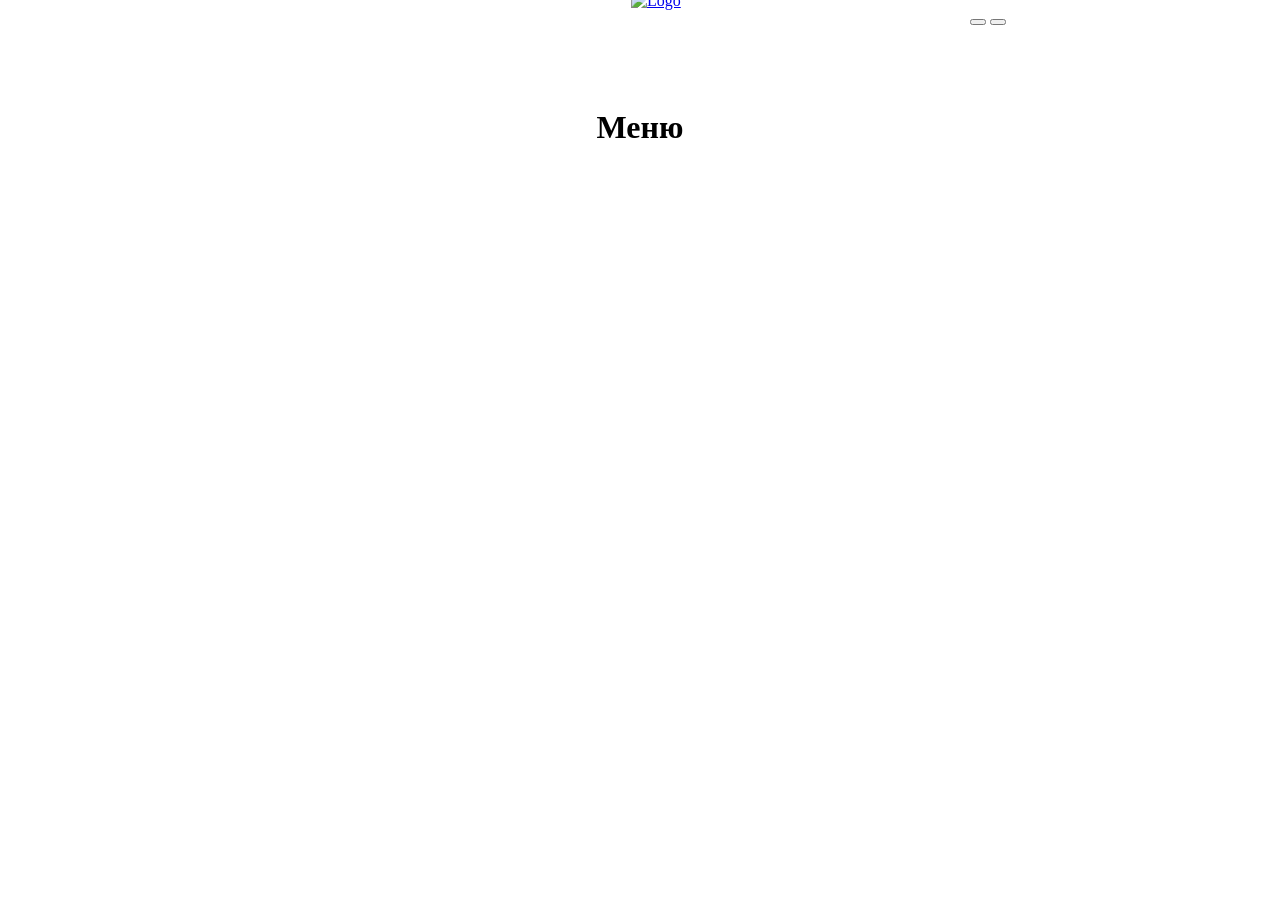
==== menu-de.html @ 07eed88f "v 3.0.1" ====
<!DOCTYPE html>
<html lang="de">

<head>
    <meta charset="UTF-8">
    <meta name="viewport" content="width=device-width, initial-scale=1.0">
    <title>Menu</title>
    <link rel="apple-touch-icon" sizes="180x180" href="/favicon/apple-touch-icon.png">
    <link rel="icon" type="image/png" sizes="32x32" href="/favicon/favicon-32x32.png">
    <link rel="icon" type="image/png" sizes="16x16" href="/favicon/favicon-16x16.png">
    <link href="https://fonts.googleapis.com/css?family=SUSE:100,200,300,regular,500,600,700,800" rel="stylesheet" />
    <link
        href="https://fonts.googleapis.com/css?family=Open+Sans:300,regular,500,600,700,800,300italic,italic,500italic,600italic,700italic,800italic"
        rel="stylesheet" />
    <link href="https://cdn.jsdelivr.net/gh/oathanrex/font-awesome-pro@main/fontawesome-pro-6.5.2-web/css/all.min.css"
        rel="stylesheet">
    <link rel="stylesheet" href="./css/root.css">
    <link rel="stylesheet" href="https://menuNova.github.io/archive/css/style.css">
    <link rel="stylesheet" href="./css/menu.css">
</head>

<body>
    <div class="bg"></div>
    <nav id="mainNav" class="hidden">
        <div class="nav__container">
            <div class="nav__changeLang"></div>
            <a href="index.html" class="nav__logo"><img src="./img/main/logo.svg" alt="Logo"></a>
            <div class="nav__links">
                <button class="nav__theme _circleBtn">
                    <i class="fa-solid fa-sun-bright"></i>
                </button>
                <button class="nav__cart _circleBtn">
                    <i class="fa-regular fa-cart-shopping"></i>
                </button>
            </div>
        </div>
    </nav>

    <div class="overlay"></div>
    <div id="loadingPreloader" class="hidden">
        <img src="./img/main/logo.svg" alt="">
    </div>

    <main class="dishes hidden">
        <h1 id="menuTitle">Меню</h1>
        <div class="dishes__nav"></div>
    </main>

    <section class="cart hidden">
        <h1 id="orderTitle">Ваш заказ</h1>
        <div class="cart__buttons">
            <button id="order" class="hidden">False</button>
            <div class="order__wrapper _hidden">
                <pre></pre>
            </div>
            <button id="callOfficiant">Вызвать официанта</button>
            <button id="sendMenu">Отправить меню</button>
            <button id="payOrder">Оплатить заказ</button>
            <button id="cancelOrderSend" class="hidden alwaysHidden"></button>
        </div>
        <div class="cart__list">
            <div class="cart__total">
                <h2></h2>
            </div>
        </div>
    </section>

    <footer></footer>


    <div class="popup" id="popup">
        <div class="popup__info">
            <p class="popup__header" id="popupHeader"></p>
            <div class="popup__btns"></div>
        </div>
    </div>


    <script type="module" src="https://menuNova.github.io/archive/js/init.js"></script>
    <script src="./js/store.js"></script>
    <script type="module" src="https://menuNova.github.io/archive/js/render.js"></script>
    <script type="module" src="https://menuNova.github.io/archive/js/main.js"></script>
    <script type="module" src="https://menuNova.github.io/archive/js/syncGoogleSheets.js"></script>
    <script type="module" src="https://menuNova.github.io/archive/js/statistics.js"></script>
</body>

</html>
---- css/root.css ----
.light-theme {
    --color0: rgba(255, 255, 255, 0.7);
    --color1: #f4f9fb;
    --color1-1: #f4f9fb59;
    --color1-5: #f4f9fbc5;
    --color2: #f9b7bf;
    --color3: #87232f;
    --color3-4: #87232f35;
    --color4: #030303;
}

.dark-theme {
    --color0: rgba(0, 0, 0, 0.7);
    --color1: #060606;
    --color1-1: #120f0c59;
    --color1-5: #150b04c5;
    --color2: #470c13;
    --color3: #c2404f;
    --color3-4: #c2404f35;
    --color4: #f4f9fb;
}


:root {
    --maxWidth: 700px;
}
---- css/menu.css ----
body {
    padding: 80px 0;
}

nav {
    position: fixed;
    top: 0;
    width: 100%;
    left: 0;
    display: flex;
    align-items: center;
    justify-content: center;
    padding: 8px 16px;
    z-index: 103;
    background: var(--color1);
}

.nav__container {
    display: flex;
    align-items: center;
    justify-content: space-between;
    width: 100%;
    max-width: var(--maxWidth);
}

.nav__changeLang {
    display: flex;
    align-items: center;
    gap: 12px;
}

.nav__logo {
    width: 50px;
    position: absolute;
    top: calc(50% - 25px);
    left: calc(50% - 25px);
}

.nav__logo img {
    width: 100%;
}

.nav__cart,
.nav__cart::before {
    transition: 400ms;
}

@keyframes shake {
    0% { transform: translate(0, 0); }
    5% { transform: translate(3.5%, 3.5%); }
    10% { transform: translate(-3.5%, -3.5%); }
    15% { transform: translate(3.5%, 3.5%); }
    20% { transform: translate(-3.5%, -3.5%); }
    25% { transform: translate(0, 0); }
    100% { transform: translate(0, 0); }
}

.nav__cart._noffication:not(._active) {
    position: relative;
    animation: shake 2.4s ease-in-out infinite;
}

.nav__cart._noffication:not(._active)::before {
    content: '';
    position: absolute;
    top: -2px;
    right: -2px;
    width: 12px;
    height: 12px;
    background-color: orange;
    border-radius: 50%;
}

.dishes {
    position: relative;
    display: flex;
    flex-direction: column;
    align-items: center;
    gap: 32px;
    padding-bottom: 120px;
}

.dishes__nav {
    width: 88%;
    max-width: var(--maxWidth);
    padding: 8px 16px;
    background-color: var(--color1);
    border-bottom: 2px solid var(--color3);
    border-radius: 20px;
    z-index: 102;
    overflow-x: auto;
    position: sticky;
    top: 50px;
    left: 6%;
    transform-origin: center center;
    transition: 250ms cubic-bezier(.01, .61, .97, .3);
    display: flex;
    align-items: center;
    gap: 20px;
    white-space: nowrap;
}

.dishes__nav a._active {
    color: var(--color3);
    font-weight: 500;
}

.dishes__nav a {
    flex-shrink: 0;
    font-size: 18px;
}

.dishes__nav._fullwidth {
    width: 100vw;
    max-width: var(--maxWidth);
    padding-top: 12px;
    padding-bottom: 12px;
    left: 0;
    border-radius: 0 0 20px 20px;
    transform: translateX(0);
}

.section__list {
    display: flex;
    align-items: stretch;
    padding: 16px;
    transition: 300ms;
    gap: 16px;
    overflow-x: auto;
    width: 100vw;
    max-width: var(--maxWidth);
    flex-wrap: nowrap;
}

.card {
    display: flex;
    flex-direction: column;
    width: 333px;
    border: 2px solid var(--color3);
    border-radius: 20px;
    flex-shrink: 0;
    background: var(--color1);
    padding: 0;
    transition: 200ms;
}

.card._inCart {
    background: var(--color2);
}

.card__content {
    padding: 20px 10px;
    flex-grow: 1;
    display: flex;
    flex-direction: column;
    justify-content: space-between;
    gap: 10px;
}

.card__price {
    display: flex;
    flex-direction: column;
    gap: 4px;
}

.card__portion {
    display: flex;
    align-items: center;
    justify-content: space-between;
}

.card__img {
    width: 100%;
    height: 200px;
    display: flex;
    justify-content: center;
    align-items: start;
    border-radius: 18px 18px 0 0;
    padding: 0;
    margin: 0;
    overflow: hidden;
}

.card__img img {
    object-fit: cover;
    min-height: 100%;
    min-width: 100%;
}

.card__name {
    margin-bottom: 10px;
}

.card__description {
    margin-bottom: 25px;
}

.portion__management {
    display: flex;
    gap: 10px;
    align-items: center;
    justify-content: center;
}

.portion__management > * {
    width: 40px;
    height: 40px;
    text-align: center;
    display: flex;
    align-items: center;
    justify-content: center;
    background: var(--color1);
    transition: 200ms;
    font-size: 20px;
    border-radius: 4px;
    border: 1px solid var(--color3);
}

input::-webkit-outer-spin-button,
input::-webkit-inner-spin-button {
    -webkit-appearance: none;
    margin: 0;
}

.portion__management button:active {
    background-color: var(--color3);
    color: var(--color1);
    transform: scale(101%);
}

.cart {
    position: fixed;
    z-index: 102;
    top: 50px;
    left: 100vw;
    width: 100%;
    max-width: var(--maxWidth);
    height: calc(100vh - 50px);
    padding: 20px;
    background-color: var(--color1);
    color: var(--color4);
    overflow-y: scroll;
    transition: 350ms;
}

.cart._active {
    left: 0;
}

.cart h1 {
    margin-bottom: 30px;
}

.cart__buttons > button {
    width: 80%;
    padding: 12px 8px;
    text-align: center;
    margin: 6px 10% 10px 10%;
    border-radius: 8px;
    background: transparent;
    transition: 300ms;
    border: 2px solid var(--color3);
}

#order {
    margin-bottom: 0;
    background-color: var(--color3);
    font-weight: 500;
    padding: 8px 8px;
}

#order.hidden {
    display: none;
}

#order._active {
    border: 1px solid var(--color3);
    border-radius: 8px 8px 0 0;
}

#order:not(._active) {
    animation: fade 1s ease-in-out infinite;
}

.order__wrapper {
    width: 80%;
    transition: 300ms;
    padding: 12px 8px;
    margin: 0 10% 24px 10%;
    border-radius: 0 0 8px 8px;
    background: transparent;
    transform: scaleY(0);
    transform-origin: top;
    opacity: 0;
    /* height: 0; */
    visibility: hidden;
    border: 2px solid var(--color3);
}

.order__wrapper:not(._hidden) {
    animation: spawning linear 300ms forwards;
}

._action {
    background-color: var(--color3-4);
    margin-top: -32px;
}

._action:first-of-type {
    margin-top: 0;
}



@keyframes spawning {
    from {
        visibility: hidden;
        opacity: 0;
        /* height: 0; */
        transform: scaleY(0) translateY(-100%);
    }

    50% {
        visibility: visible;
        opacity: 1;
        /* height: auto; */
        transform: scaleY(0) translateY(-100%);
    }

    to {
        visibility: visible;
        opacity: 1;
        /* height: auto; */
        transform: scaleY(1) translateY(0);
    }
}

.order__wrapper._hidden {
    animation: despawning linear 300ms forwards;
}

@keyframes despawning {
    from {
        visibility: visible;
        opacity: 1;
        height: auto;
        transform: scaleY(1) translateY(0);
    }

    50% {
        visibility: visible;
        opacity: 1;
        height: auto;
        transform: scaleY(0) translateY(-100%);
    }

    to {
        visibility: hidden;
        opacity: 0;
        height: 0;
        transform: scaleY(0) translateY(-100%);
    }
}




@keyframes fade {
    from {
        outline-offset: -4px;
        outline: 2px solid var(--color3);
    }
    10% {
        outline: 2px solid var(--color3);
    }
    to {
        outline-style: solid;
        outline-width: 2px;
        outline-color: rgba(0, 0, 0, 0);
        outline-offset: 13px;
    }
}

.cart__buttons:last-child {
    margin-bottom: 60px;
}


.cart > button:active {
    transform: scale(90%);
    background: var(--color3);
}

.cart__list {
    overflow-x: hidden;
    width: 100vw;
    max-width: var(--maxWidth);
    position: relative;
    left: -20px;
}

.card__portion._0 {
    display: none;
}

body._whenCart {
    overflow: hidden;
}

.popup {
    display: none;
    width: 100%;
    height: 100%;
    top: 0;
    left: 0;
    position: fixed;
    z-index: 124;
    transition: 300ms;
}

.popup._active {
    display: block;
}

@keyframes popupCreating {
    from {
        opacity: 0;
        transform: scale(70%);
    }
    to {
        opacity: 1;
        transform: scale(100%);
    }
}

.popup__overlay {
    width: 100%;
    height: 100%;
    top: 0;
    left: 0;
    background-color: rgba(0, 0, 0, 0.551);
}


.popup__info {
    position: fixed;
    background-color: var(--color1);
    border: 1px solid var(--color3);
    left: calc(50% - 180px);
    top: calc(50% - 130px);
    width: 360px;
    height: 260px;
    padding: 4px 16px;
    z-index: 125;
    border-radius: 20px;
    display: flex;
    flex-direction: column;
    justify-content: center;
    align-items: center;
    gap: 20px;
    animation: popupCreating 300ms forwards;
}

.popup__btns {
    display: flex;
    flex-direction: column;
    justify-content: center;
    align-items: center;
    gap: 20px;
}

.popup__info button, .popup__info input {
    width: 200px;
    height: 40px;
    background: transparent;
    border: 2px solid var(--color3);
    color: var(--color4);
    border-radius: 8px;
    text-align: center;
}

.popup__number {
    display: flex;
    flex-direction: row;
    gap: 12px;
    align-items: center;
    justify-content: center;
}

.popup__number button {
    width: 40px;
    height: 40px;
    text-align: center;
    display: flex;
    align-items: center;
    justify-content: center;
    background: var(--color1);
    transition: 200ms;
    font-size: 20px;
    border-radius: 4px;
    border: 1px solid var(--color3);
}

.popup__info input {
    width: 40px;
}

.popup__button_ok {
    background-color: var(--color3) !important;
}




@keyframes fadeOut {
    from { opacity: 1; }
    to { opacity: 0; }
}

.removing {
    animation: fadeOut 300ms forwards;
}




@media (min-width: 700px) {
    .cart {
        transform: translate(-50%, -100%);
        left: 50%;
    }

    .cart._active {
        left: 50%;
        transform: translate(-50%, 0);
    }
}




#loadingPreloader {
    display: flex;
    position: fixed;
    left: 0;
    right: 0;
    bottom: 0;
    top: 0;
    justify-content: center;
    align-items: center;
}

#loadingPreloader img {
    transition: 500ms;
    opacity: 0.8;
    animation: preload infinite 10s ease;
}

@keyframes preload {
    from {
        opacity: 1;
        transform: perspective(100px) rotateY(0deg) scale(120%);
    }

    to {
        opacity: 0.3;
        transform: perspective(100px) rotateY(3600deg) scale(40%);
    }
}



@keyframes popupDisappearing {
    from {
        opacity: 1;
        transform: scale(100%);
    }
    to {
        opacity: 0;
        transform: scale(70%);
    }
}

.popup._disappearing {
    animation: popupDisappearing 300ms forwards;
}

.payOrder {
    position: fixed;
    bottom: 0;
    left: 50%;
    transform: translate(-50%, 100%);
    opacity: 0;
    background-color: var(--color3);
    color: var(--color1);
    padding: 12px 24px;
    border-radius: 8px;
    border: 2px solid var(--color1);
    font-size: 18px;
    text-align: center;
    z-index: 150;
    transition: opacity 300ms, transform 300ms;
}

.payOrder._visible {
    transform: translate(-50%, 0%);
    opacity: 1;
}

@keyframes slideInFromBottom {
    from {
        transform: translateY(100%);
        opacity: 0;
    }
    to {
        transform: translateY(0);
        opacity: 1;
    }
}

.payOrder._visible {
    animation: slideInFromBottom 300ms ease-out forwards;
}


input.basic {
    background: transparent;
    width: 20px;
    display: inline;
    font-size: 1em;
}
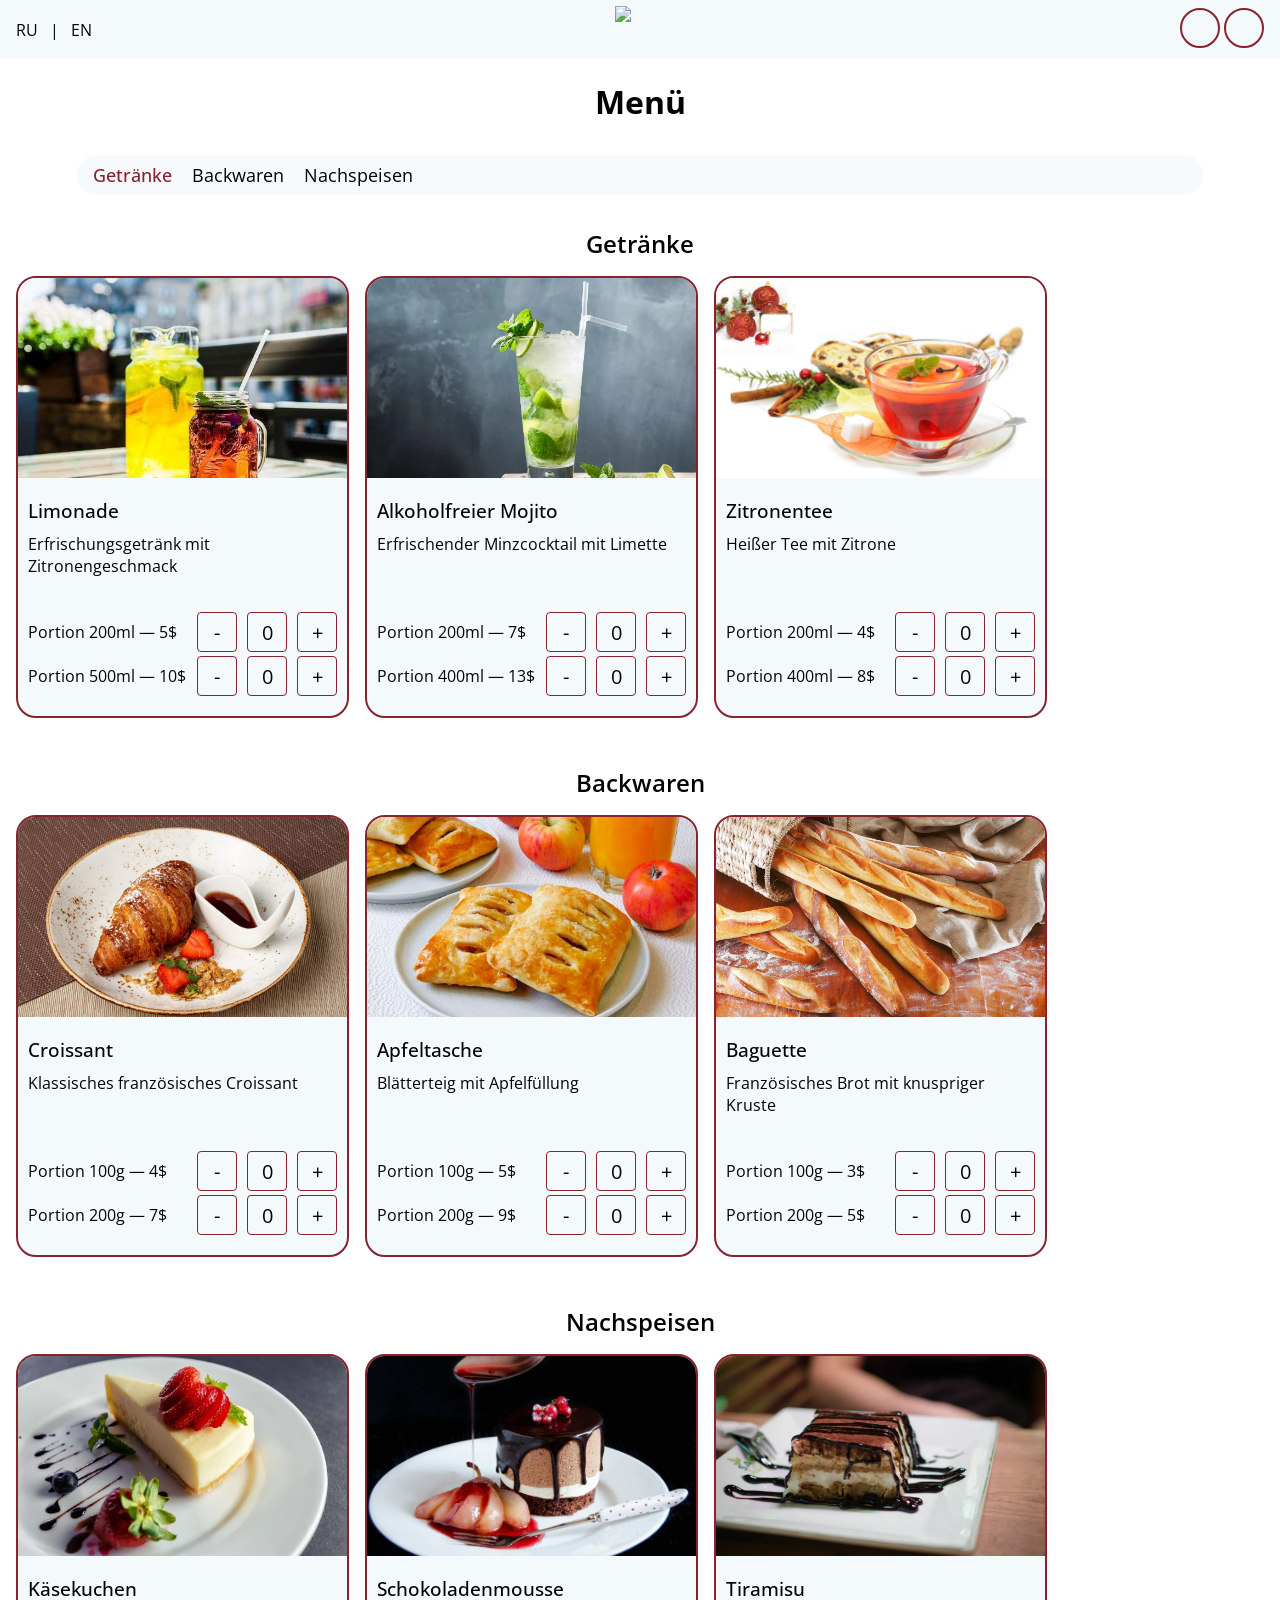
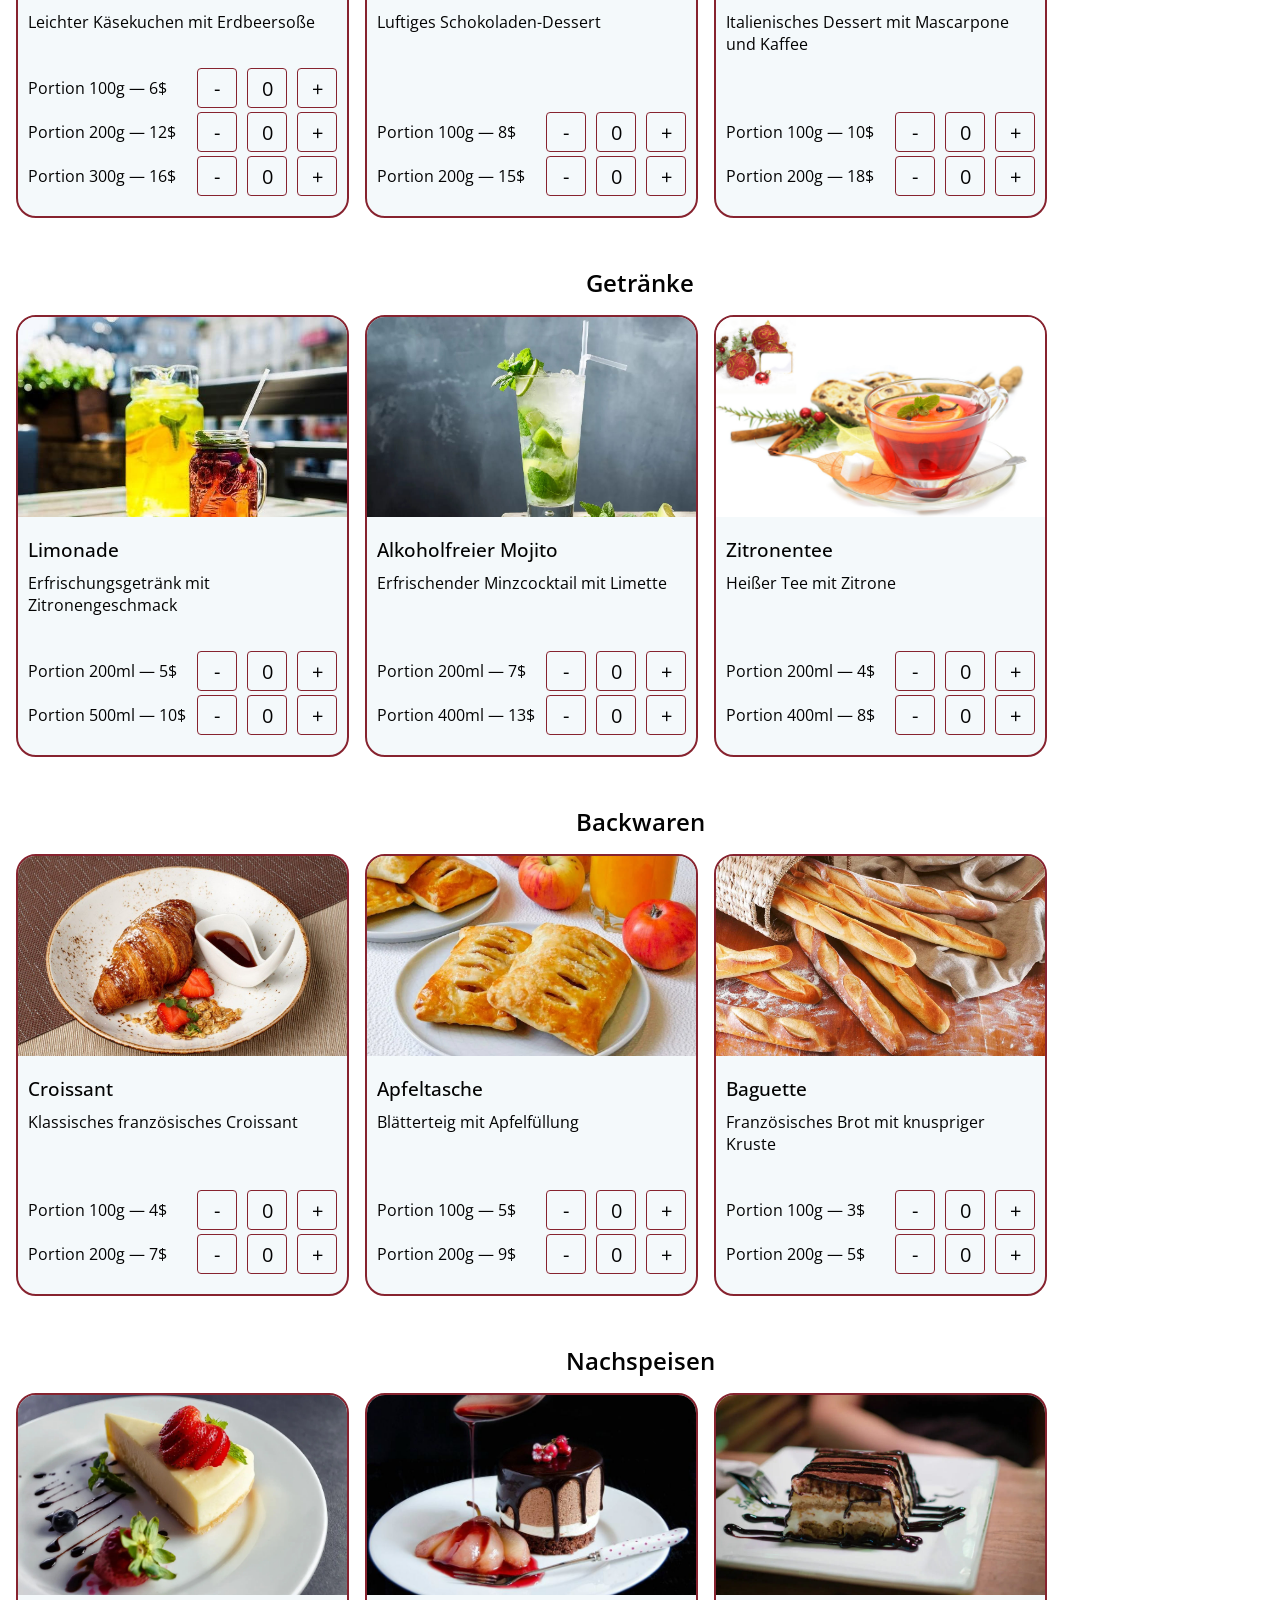
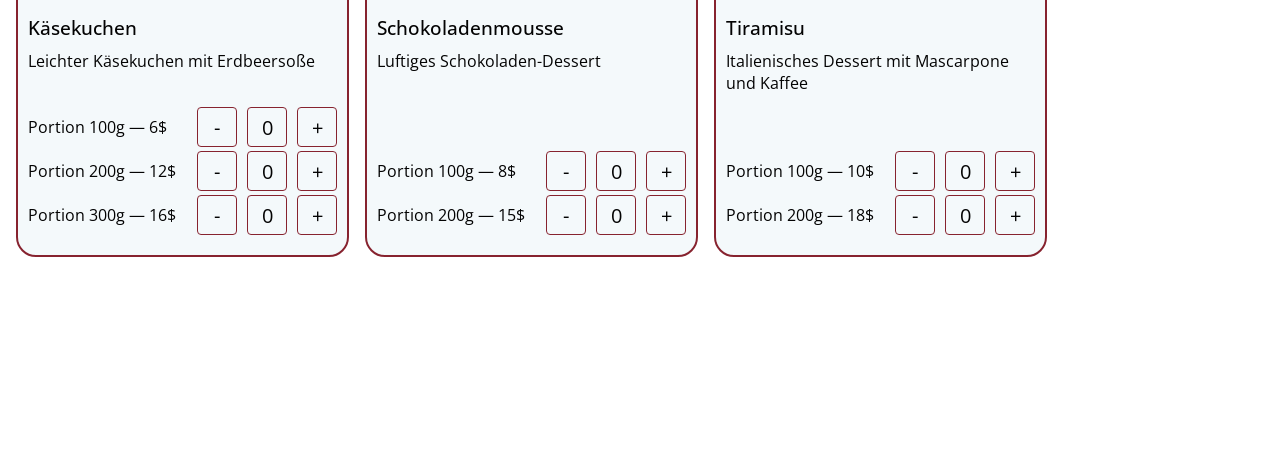
==== commit 984cb31b: "v 3.0.2" ====
--- a/menu-de.html
+++ b/menu-de.html
@@ -4,84 +4,56 @@
 <head>
     <meta charset="UTF-8">
     <meta name="viewport" content="width=device-width, initial-scale=1.0">
-    <title>Menu</title>
-    <link rel="apple-touch-icon" sizes="180x180" href="/favicon/apple-touch-icon.png">
-    <link rel="icon" type="image/png" sizes="32x32" href="/favicon/favicon-32x32.png">
-    <link rel="icon" type="image/png" sizes="16x16" href="/favicon/favicon-16x16.png">
     <link href="https://fonts.googleapis.com/css?family=SUSE:100,200,300,regular,500,600,700,800" rel="stylesheet" />
     <link
         href="https://fonts.googleapis.com/css?family=Open+Sans:300,regular,500,600,700,800,300italic,italic,500italic,600italic,700italic,800italic"
         rel="stylesheet" />
+    <title>Menu</title>
+
     <link href="https://cdn.jsdelivr.net/gh/oathanrex/font-awesome-pro@main/fontawesome-pro-6.5.2-web/css/all.min.css"
         rel="stylesheet">
     <link rel="stylesheet" href="./css/root.css">
-    <link rel="stylesheet" href="https://menuNova.github.io/archive/css/style.css">
+    <link rel="stylesheet" href="./css/style.css">
     <link rel="stylesheet" href="./css/menu.css">
 </head>
 
 <body>
-    <div class="bg"></div>
-    <nav id="mainNav" class="hidden">
-        <div class="nav__container">
-            <div class="nav__changeLang"></div>
-            <a href="index.html" class="nav__logo"><img src="./img/main/logo.svg" alt="Logo"></a>
-            <div class="nav__links">
-                <button class="nav__theme _circleBtn">
-                    <i class="fa-solid fa-sun-bright"></i>
-                </button>
-                <button class="nav__cart _circleBtn">
-                    <i class="fa-regular fa-cart-shopping"></i>
-                </button>
-            </div>
+    <div class="overlay"></div>
+    <nav>
+        <div class="nav__changeLang"></div>
+        <a href="index.html" class="nav__logo"><img src="./img/main/logo.svg"></a>
+        <div class="nav__links">
+            <button class="nav__theme _circleBtn">
+                <i class="fa-solid fa-sun-bright"></i>
+            </button>
+            <button class="nav__cart _circleBtn">
+                <i class="fa-regular fa-cart-shopping"></i>
+            </button>
         </div>
     </nav>
 
-    <div class="overlay"></div>
-    <div id="loadingPreloader" class="hidden">
-        <img src="./img/main/logo.svg" alt="">
-    </div>
 
-    <main class="dishes hidden">
+    <main class="dishes">
         <h1 id="menuTitle">Меню</h1>
+
         <div class="dishes__nav"></div>
     </main>
 
-    <section class="cart hidden">
+    <section class="cart">
         <h1 id="orderTitle">Ваш заказ</h1>
-        <div class="cart__buttons">
-            <button id="order" class="hidden">False</button>
-            <div class="order__wrapper _hidden">
-                <pre></pre>
-            </div>
-            <button id="callOfficiant">Вызвать официанта</button>
-            <button id="sendMenu">Отправить меню</button>
-            <button id="payOrder">Оплатить заказ</button>
-            <button id="cancelOrderSend" class="hidden alwaysHidden"></button>
+        <div class="cart__nav">
+            <!-- TODO -->
         </div>
-        <div class="cart__list">
-            <div class="cart__total">
-                <h2></h2>
-            </div>
-        </div>
+        <div class="cart__list"></div>
     </section>
 
-    <footer></footer>
+    <footer>
+        <!-- TODO -->
+    </footer>
 
-
-    <div class="popup" id="popup">
-        <div class="popup__info">
-            <p class="popup__header" id="popupHeader"></p>
-            <div class="popup__btns"></div>
-        </div>
-    </div>
-
-
-    <script type="module" src="https://menuNova.github.io/archive/js/init.js"></script>
-    <script src="./js/store.js"></script>
-    <script type="module" src="https://menuNova.github.io/archive/js/render.js"></script>
-    <script type="module" src="https://menuNova.github.io/archive/js/main.js"></script>
-    <script type="module" src="https://menuNova.github.io/archive/js/syncGoogleSheets.js"></script>
-    <script type="module" src="https://menuNova.github.io/archive/js/statistics.js"></script>
+    <script type="module" src="./js/store.js"></script>
+    <script type="module" src="./js/render.js"></script>
+    <script type="module" src="./js/main.js"></script>
 </body>
 
 </html>
--- a/css/root.css
+++ b/css/root.css
@@ -5,7 +5,6 @@
     --color1-5: #f4f9fbc5;
     --color2: #f9b7bf;
     --color3: #87232f;
-    --color3-4: #87232f35;
     --color4: #030303;
 }
 
@@ -14,13 +13,7 @@
     --color1: #060606;
     --color1-1: #120f0c59;
     --color1-5: #150b04c5;
-    --color2: #470c13;
+    --color2: #39090f;
     --color3: #c2404f;
-    --color3-4: #c2404f35;
     --color4: #f4f9fb;
-}
-
-
-:root {
-    --maxWidth: 700px;
-}
+}
--- a/css/style.css
+++ b/css/style.css
@@ -0,0 +1,87 @@
+body {
+    min-height: 100vh;
+    background-image: url(../img/main/bg-1.jpg);
+    background-size: cover;
+    background-position: center;
+    background-repeat: no-repeat;
+    background-attachment: fixed;
+}
+
+
+.overlay {
+    background-color: var(--color0);
+    width: 100vw;
+    height: 100vh;
+    position: fixed;
+    z-index: -1;
+    left: 0;
+    top: 0;
+}
+
+*::-webkit-scrollbar {
+    width: 0;
+    height: 0;
+}
+
+* {
+    color: var(--color4);
+    text-decoration: none;
+    font-family: "Open Sans", sans-serif;
+    font-weight: 400;
+    margin: 0;
+    padding: 0;
+    border: 0;
+    box-sizing: border-box;
+}
+
+h1 {
+    text-align: center;
+    font-weight: 700;   
+}
+
+h2 {
+    font-weight: 600;
+    text-align: center;
+}
+
+h3 {
+    font-weight: 500;
+}
+
+
+hr {
+    border: 0;
+    background: var(--color4);
+    border-radius: 4px;
+    height: 1px;
+}
+
+
+
+
+
+._circleBtn {
+    width: 40px;
+    height: 40px;
+    cursor: pointer;
+    border-radius: 100%;
+    background: var(--color1);
+    color: var(--color4);
+    font-size: 16px;
+    transition: 250ms;
+    border: 2px solid var(--color3);
+}
+
+
+
+._circleBtn:hover::not(.nav__cart), ._circleBtn:hover::not(.nav__cart) * {
+    background-color: var(--color3);
+    color: var(--color1);
+    transform: scale(1.1);
+}
+
+._circleBtn:active, ._circleBtn:active *, ._circleBtn._active, ._circleBtn._active * {
+    background-color: var(--color3);
+    color: var(--color1);
+    transform: scale(1.1);
+}
--- a/css/menu.css
+++ b/css/menu.css
@@ -1,6 +1,11 @@
+
+
 body {
     padding: 80px 0;
 }
+
+
+
 
 nav {
     position: fixed;
@@ -9,23 +14,17 @@
     left: 0;
     display: flex;
     align-items: center;
-    justify-content: center;
+    justify-content: space-between;
     padding: 8px 16px;
     z-index: 103;
     background: var(--color1);
 }
 
-.nav__container {
-    display: flex;
-    align-items: center;
-    justify-content: space-between;
-    width: 100%;
-    max-width: var(--maxWidth);
-}
-
 .nav__changeLang {
     display: flex;
-    align-items: center;
+    flex-direction: row;
+    align-items: center;
+    justify-content: center;
     gap: 12px;
 }
 
@@ -40,19 +39,33 @@
     width: 100%;
 }
 
-.nav__cart,
-.nav__cart::before {
+.nav__cart, .nav__cart::before {
     transition: 400ms;
 }
 
+
 @keyframes shake {
-    0% { transform: translate(0, 0); }
-    5% { transform: translate(3.5%, 3.5%); }
-    10% { transform: translate(-3.5%, -3.5%); }
-    15% { transform: translate(3.5%, 3.5%); }
-    20% { transform: translate(-3.5%, -3.5%); }
-    25% { transform: translate(0, 0); }
-    100% { transform: translate(0, 0); }
+    0% {
+        transform: translate(0, 0);
+    }
+    5% {
+        transform: translate(3.5%, 3.5%);
+    }
+    10% {
+        transform: translate(-3.5%, -3.5%);
+    }
+    15% {
+        transform: translate(3.5%, 3.5%);
+    }
+    20% {
+        transform: translate(-3.5%, -3.5%);
+    }
+    25% {
+        transform: translate(0, 0);
+    }
+    100% {
+        transform: translate(0, 0);
+    }
 }
 
 .nav__cart._noffication:not(._active) {
@@ -67,14 +80,29 @@
     right: -2px;
     width: 12px;
     height: 12px;
+    color: white;
     background-color: orange;
     border-radius: 50%;
 }
 
+
+
+
+
+
+
+
+
+
+
+
+
+
 .dishes {
     position: relative;
     display: flex;
     flex-direction: column;
+    justify-content: center;
     align-items: center;
     gap: 32px;
     padding-bottom: 120px;
@@ -82,21 +110,32 @@
 
 .dishes__nav {
     width: 88%;
-    max-width: var(--maxWidth);
     padding: 8px 16px;
-    background-color: var(--color1);
-    border-bottom: 2px solid var(--color3);
+
+    background-color: var(--color1-5);
     border-radius: 20px;
+
+    backdrop-filter: blur(2px);
+
     z-index: 102;
+
     overflow-x: auto;
+    /* overflow-y: hidden; */
+
     position: sticky;
     top: 50px;
     left: 6%;
+
     transform-origin: center center;
-    transition: 250ms cubic-bezier(.01, .61, .97, .3);
-    display: flex;
-    align-items: center;
+    transition: 300ms cubic-bezier(.01, .61, .97, .3);
+
+    display: flex;
+    flex-direction: row;
+    justify-content: start;
+    align-items: center;
+    flex-wrap: nowrap;
     gap: 20px;
+
     white-space: nowrap;
 }
 
@@ -112,10 +151,6 @@
 
 .dishes__nav._fullwidth {
     width: 100vw;
-    max-width: var(--maxWidth);
-    padding-top: 12px;
-    padding-bottom: 12px;
-    left: 0;
     border-radius: 0 0 20px 20px;
     transform: translateX(0);
 }
@@ -126,15 +161,22 @@
     padding: 16px;
     transition: 300ms;
     gap: 16px;
+    overflow-y: hidden;
     overflow-x: auto;
     width: 100vw;
-    max-width: var(--maxWidth);
     flex-wrap: nowrap;
 }
 
+
+
+
+
+
+
 .card {
     display: flex;
     flex-direction: column;
+    gap: 0;
     width: 333px;
     border: 2px solid var(--color3);
     border-radius: 20px;
@@ -144,9 +186,18 @@
     transition: 200ms;
 }
 
-.card._inCart {
+._selected {
     background: var(--color2);
 }
+
+
+@keyframes selectedCard {
+    100% {
+        background: var(--color2);
+    }
+}
+
+
 
 .card__content {
     padding: 20px 10px;
@@ -165,6 +216,7 @@
 
 .card__portion {
     display: flex;
+    flex-direction: row;
     align-items: center;
     justify-content: space-between;
 }
@@ -173,18 +225,17 @@
     width: 100%;
     height: 200px;
     display: flex;
-    justify-content: center;
-    align-items: start;
+    align-items: center;
+    justify-content: start;
+    overflow: hidden;
     border-radius: 18px 18px 0 0;
-    padding: 0;
-    margin: 0;
-    overflow: hidden;
 }
 
 .card__img img {
     object-fit: cover;
+    object-position: center center;
+    min-width: 100%;
     min-height: 100%;
-    min-width: 100%;
 }
 
 .card__name {
@@ -194,6 +245,13 @@
 .card__description {
     margin-bottom: 25px;
 }
+
+
+
+
+
+
+
 
 .portion__management {
     display: flex;
@@ -219,7 +277,7 @@
 input::-webkit-outer-spin-button,
 input::-webkit-inner-spin-button {
     -webkit-appearance: none;
-    margin: 0;
+    margin: 0; 
 }
 
 .portion__management button:active {
@@ -227,19 +285,29 @@
     color: var(--color1);
     transform: scale(101%);
 }
+
+
+
+
+
+
 
 .cart {
     position: fixed;
     z-index: 102;
     top: 50px;
     left: 100vw;
+
     width: 100%;
-    max-width: var(--maxWidth);
     height: calc(100vh - 50px);
+
     padding: 20px;
+
     background-color: var(--color1);
     color: var(--color4);
+
     overflow-y: scroll;
+    overflow-x: hidden;
     transition: 350ms;
 }
 
@@ -247,154 +315,14 @@
     left: 0;
 }
 
+
 .cart h1 {
-    margin-bottom: 30px;
-}
-
-.cart__buttons > button {
-    width: 80%;
-    padding: 12px 8px;
-    text-align: center;
-    margin: 6px 10% 10px 10%;
-    border-radius: 8px;
-    background: transparent;
-    transition: 300ms;
-    border: 2px solid var(--color3);
-}
-
-#order {
-    margin-bottom: 0;
-    background-color: var(--color3);
-    font-weight: 500;
-    padding: 8px 8px;
-}
-
-#order.hidden {
-    display: none;
-}
-
-#order._active {
-    border: 1px solid var(--color3);
-    border-radius: 8px 8px 0 0;
-}
-
-#order:not(._active) {
-    animation: fade 1s ease-in-out infinite;
-}
-
-.order__wrapper {
-    width: 80%;
-    transition: 300ms;
-    padding: 12px 8px;
-    margin: 0 10% 24px 10%;
-    border-radius: 0 0 8px 8px;
-    background: transparent;
-    transform: scaleY(0);
-    transform-origin: top;
-    opacity: 0;
-    /* height: 0; */
-    visibility: hidden;
-    border: 2px solid var(--color3);
-}
-
-.order__wrapper:not(._hidden) {
-    animation: spawning linear 300ms forwards;
-}
-
-._action {
-    background-color: var(--color3-4);
-    margin-top: -32px;
-}
-
-._action:first-of-type {
-    margin-top: 0;
-}
-
-
-
-@keyframes spawning {
-    from {
-        visibility: hidden;
-        opacity: 0;
-        /* height: 0; */
-        transform: scaleY(0) translateY(-100%);
-    }
-
-    50% {
-        visibility: visible;
-        opacity: 1;
-        /* height: auto; */
-        transform: scaleY(0) translateY(-100%);
-    }
-
-    to {
-        visibility: visible;
-        opacity: 1;
-        /* height: auto; */
-        transform: scaleY(1) translateY(0);
-    }
-}
-
-.order__wrapper._hidden {
-    animation: despawning linear 300ms forwards;
-}
-
-@keyframes despawning {
-    from {
-        visibility: visible;
-        opacity: 1;
-        height: auto;
-        transform: scaleY(1) translateY(0);
-    }
-
-    50% {
-        visibility: visible;
-        opacity: 1;
-        height: auto;
-        transform: scaleY(0) translateY(-100%);
-    }
-
-    to {
-        visibility: hidden;
-        opacity: 0;
-        height: 0;
-        transform: scaleY(0) translateY(-100%);
-    }
-}
-
-
-
-
-@keyframes fade {
-    from {
-        outline-offset: -4px;
-        outline: 2px solid var(--color3);
-    }
-    10% {
-        outline: 2px solid var(--color3);
-    }
-    to {
-        outline-style: solid;
-        outline-width: 2px;
-        outline-color: rgba(0, 0, 0, 0);
-        outline-offset: 13px;
-    }
-}
-
-.cart__buttons:last-child {
-    margin-bottom: 60px;
-}
-
-
-.cart > button:active {
-    transform: scale(90%);
-    background: var(--color3);
+    margin-bottom: 40px;
 }
 
 .cart__list {
     overflow-x: hidden;
     width: 100vw;
-    max-width: var(--maxWidth);
     position: relative;
     left: -20px;
 }
@@ -404,228 +332,8 @@
 }
 
 body._whenCart {
+    /* background: var(--color1); */
     overflow: hidden;
 }
 
-.popup {
-    display: none;
-    width: 100%;
-    height: 100%;
-    top: 0;
-    left: 0;
-    position: fixed;
-    z-index: 124;
-    transition: 300ms;
-}
-
-.popup._active {
-    display: block;
-}
-
-@keyframes popupCreating {
-    from {
-        opacity: 0;
-        transform: scale(70%);
-    }
-    to {
-        opacity: 1;
-        transform: scale(100%);
-    }
-}
-
-.popup__overlay {
-    width: 100%;
-    height: 100%;
-    top: 0;
-    left: 0;
-    background-color: rgba(0, 0, 0, 0.551);
-}
-
-
-.popup__info {
-    position: fixed;
-    background-color: var(--color1);
-    border: 1px solid var(--color3);
-    left: calc(50% - 180px);
-    top: calc(50% - 130px);
-    width: 360px;
-    height: 260px;
-    padding: 4px 16px;
-    z-index: 125;
-    border-radius: 20px;
-    display: flex;
-    flex-direction: column;
-    justify-content: center;
-    align-items: center;
-    gap: 20px;
-    animation: popupCreating 300ms forwards;
-}
-
-.popup__btns {
-    display: flex;
-    flex-direction: column;
-    justify-content: center;
-    align-items: center;
-    gap: 20px;
-}
-
-.popup__info button, .popup__info input {
-    width: 200px;
-    height: 40px;
-    background: transparent;
-    border: 2px solid var(--color3);
-    color: var(--color4);
-    border-radius: 8px;
-    text-align: center;
-}
-
-.popup__number {
-    display: flex;
-    flex-direction: row;
-    gap: 12px;
-    align-items: center;
-    justify-content: center;
-}
-
-.popup__number button {
-    width: 40px;
-    height: 40px;
-    text-align: center;
-    display: flex;
-    align-items: center;
-    justify-content: center;
-    background: var(--color1);
-    transition: 200ms;
-    font-size: 20px;
-    border-radius: 4px;
-    border: 1px solid var(--color3);
-}
-
-.popup__info input {
-    width: 40px;
-}
-
-.popup__button_ok {
-    background-color: var(--color3) !important;
-}
-
-
-
-
-@keyframes fadeOut {
-    from { opacity: 1; }
-    to { opacity: 0; }
-}
-
-.removing {
-    animation: fadeOut 300ms forwards;
-}
-
-
-
-
-@media (min-width: 700px) {
-    .cart {
-        transform: translate(-50%, -100%);
-        left: 50%;
-    }
-
-    .cart._active {
-        left: 50%;
-        transform: translate(-50%, 0);
-    }
-}
-
-
-
-
-#loadingPreloader {
-    display: flex;
-    position: fixed;
-    left: 0;
-    right: 0;
-    bottom: 0;
-    top: 0;
-    justify-content: center;
-    align-items: center;
-}
-
-#loadingPreloader img {
-    transition: 500ms;
-    opacity: 0.8;
-    animation: preload infinite 10s ease;
-}
-
-@keyframes preload {
-    from {
-        opacity: 1;
-        transform: perspective(100px) rotateY(0deg) scale(120%);
-    }
-
-    to {
-        opacity: 0.3;
-        transform: perspective(100px) rotateY(3600deg) scale(40%);
-    }
-}
-
-
-
-@keyframes popupDisappearing {
-    from {
-        opacity: 1;
-        transform: scale(100%);
-    }
-    to {
-        opacity: 0;
-        transform: scale(70%);
-    }
-}
-
-.popup._disappearing {
-    animation: popupDisappearing 300ms forwards;
-}
-
-.payOrder {
-    position: fixed;
-    bottom: 0;
-    left: 50%;
-    transform: translate(-50%, 100%);
-    opacity: 0;
-    background-color: var(--color3);
-    color: var(--color1);
-    padding: 12px 24px;
-    border-radius: 8px;
-    border: 2px solid var(--color1);
-    font-size: 18px;
-    text-align: center;
-    z-index: 150;
-    transition: opacity 300ms, transform 300ms;
-}
-
-.payOrder._visible {
-    transform: translate(-50%, 0%);
-    opacity: 1;
-}
-
-@keyframes slideInFromBottom {
-    from {
-        transform: translateY(100%);
-        opacity: 0;
-    }
-    to {
-        transform: translateY(0);
-        opacity: 1;
-    }
-}
-
-.payOrder._visible {
-    animation: slideInFromBottom 300ms ease-out forwards;
-}
-
-
-input.basic {
-    background: transparent;
-    width: 20px;
-    display: inline;
-    font-size: 1em;
-}+/*4852*/
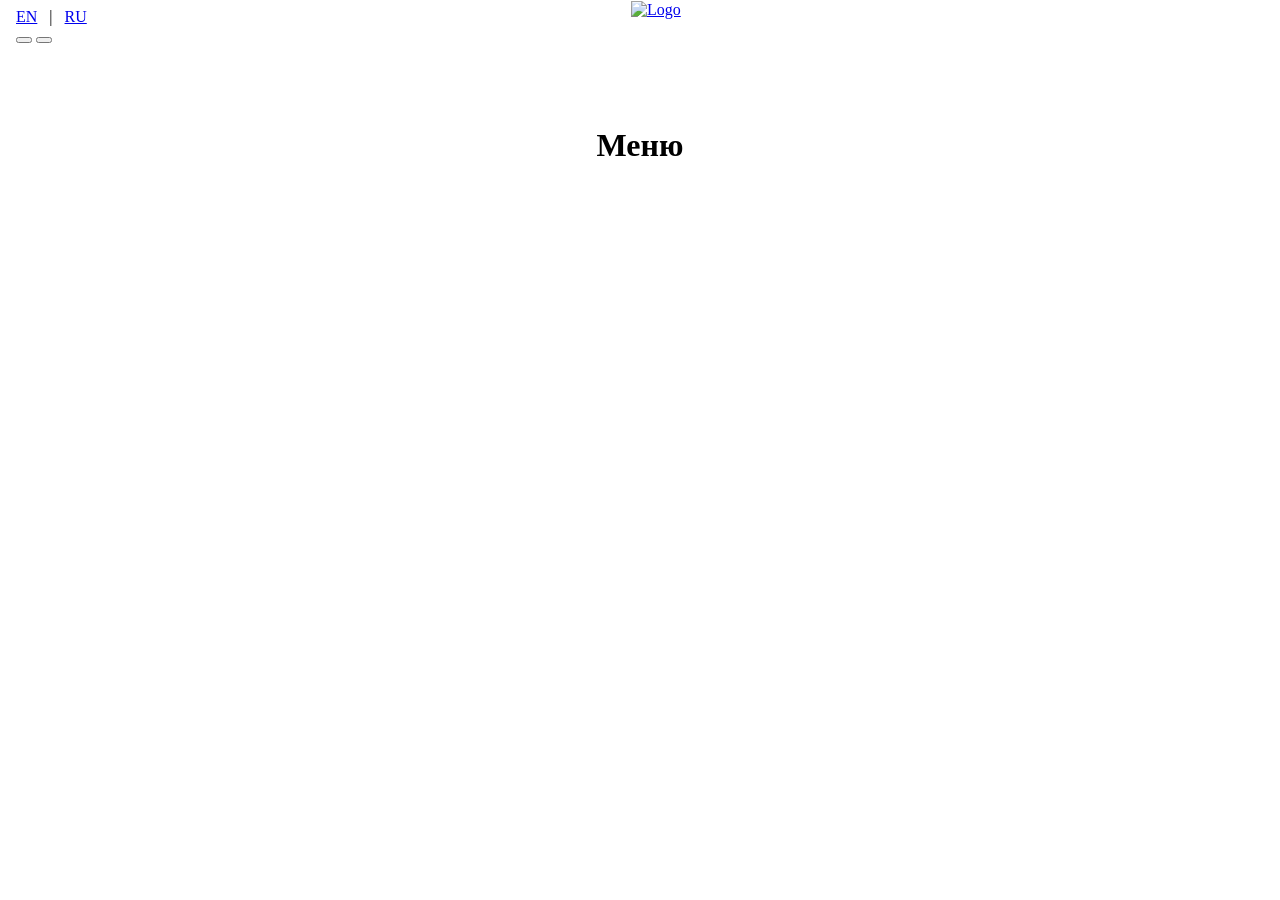
==== commit 4ae5f875: "q" ====
--- a/menu-de.html
+++ b/menu-de.html
@@ -4,56 +4,87 @@
 <head>
     <meta charset="UTF-8">
     <meta name="viewport" content="width=device-width, initial-scale=1.0">
+    <title>Menu</title>
+    <link rel="apple-touch-icon" sizes="180x180" href="/favicon/apple-touch-icon.png">
+    <link rel="icon" type="image/png" sizes="32x32" href="/favicon/favicon-32x32.png">
+    <link rel="icon" type="image/png" sizes="16x16" href="/favicon/favicon-16x16.png">
     <link href="https://fonts.googleapis.com/css?family=SUSE:100,200,300,regular,500,600,700,800" rel="stylesheet" />
     <link
         href="https://fonts.googleapis.com/css?family=Open+Sans:300,regular,500,600,700,800,300italic,italic,500italic,600italic,700italic,800italic"
         rel="stylesheet" />
-    <title>Menu</title>
-
     <link href="https://cdn.jsdelivr.net/gh/oathanrex/font-awesome-pro@main/fontawesome-pro-6.5.2-web/css/all.min.css"
         rel="stylesheet">
-    <link rel="stylesheet" href="./css/root.css">
-    <link rel="stylesheet" href="./css/style.css">
-    <link rel="stylesheet" href="./css/menu.css">
+    <link rel="stylesheet" href="/css/root.css">
+    <link rel="stylesheet" href="https://menuNova.github.io/archive/css/style.css">
+    <link rel="stylesheet" href="/css/menu.css">
 </head>
 
 <body>
-    <div class="overlay"></div>
-    <nav>
-        <div class="nav__changeLang"></div>
-        <a href="index.html" class="nav__logo"><img src="./img/main/logo.svg"></a>
-        <div class="nav__links">
-            <button class="nav__theme _circleBtn">
-                <i class="fa-solid fa-sun-bright"></i>
-            </button>
-            <button class="nav__cart _circleBtn">
-                <i class="fa-regular fa-cart-shopping"></i>
-            </button>
+    <div class="bg"></div>
+    <nav id="mainNav" class="hidden">
+        <div class="nav__container">
+            <div class="nav__changeLang">
+                <a href="/menu-en.html">EN</a> |
+                <a href="/menu-de.html">RU</a>
+            </div>
+            <a href="index.html" class="nav__logo"><img src="/img/main/logo.svg" alt="Logo"></a>
+            <div class="nav__links">
+                <button class="nav__theme _circleBtn">
+                    <i class="fa-solid fa-sun-bright"></i>
+                </button>
+                <button class="nav__cart _circleBtn">
+                    <i class="fa-regular fa-cart-shopping"></i>
+                </button>
+            </div>
         </div>
     </nav>
 
+    <div class="overlay"></div>
+    <div id="loadingPreloader" class="hidden">
+        <img src="/img/main/logo.svg" alt="">
+    </div>
 
-    <main class="dishes">
+    <main class="dishes hidden">
         <h1 id="menuTitle">Меню</h1>
-
         <div class="dishes__nav"></div>
     </main>
 
-    <section class="cart">
+    <section class="cart hidden">
         <h1 id="orderTitle">Ваш заказ</h1>
-        <div class="cart__nav">
-            <!-- TODO -->
+        <div class="cart__buttons">
+            <button id="order" class="hidden">False</button>
+            <div class="order__wrapper _hidden">
+                <pre></pre>
+            </div>
+            <button id="callOfficiant">Вызвать официанта</button>
+            <button id="sendMenu">Отправить меню</button>
+            <button id="payOrder">Оплатить заказ</button>
+            <button id="cancelOrderSend" class="hidden alwaysHidden"></button>
         </div>
-        <div class="cart__list"></div>
+        <div class="cart__list">
+            <div class="cart__total">
+                <h2></h2>
+            </div>
+        </div>
     </section>
 
-    <footer>
-        <!-- TODO -->
-    </footer>
+    <footer></footer>
 
-    <script type="module" src="./js/store.js"></script>
-    <script type="module" src="./js/render.js"></script>
-    <script type="module" src="./js/main.js"></script>
+
+    <div class="popup" id="popup">
+        <div class="popup__info">
+            <p class="popup__header" id="popupHeader"></p>
+            <div class="popup__btns"></div>
+        </div>
+    </div>
+
+
+    <script type="module" src="/js/init.js"></script>
+    <script src="js/store.js"></script>
+    <script type="module" src="https://menuNova.github.io/archive/js/render.js"></script>
+    <script type="module" src="https://menuNova.github.io/archive/js/main.js"></script>
+    <script type="module" src="https://menuNova.github.io/archive/js/syncGoogleSheets.js"></script>
+    <script type="module" src="https://menuNova.github.io/archive/js/statistics.js"></script>
 </body>
 
 </html>
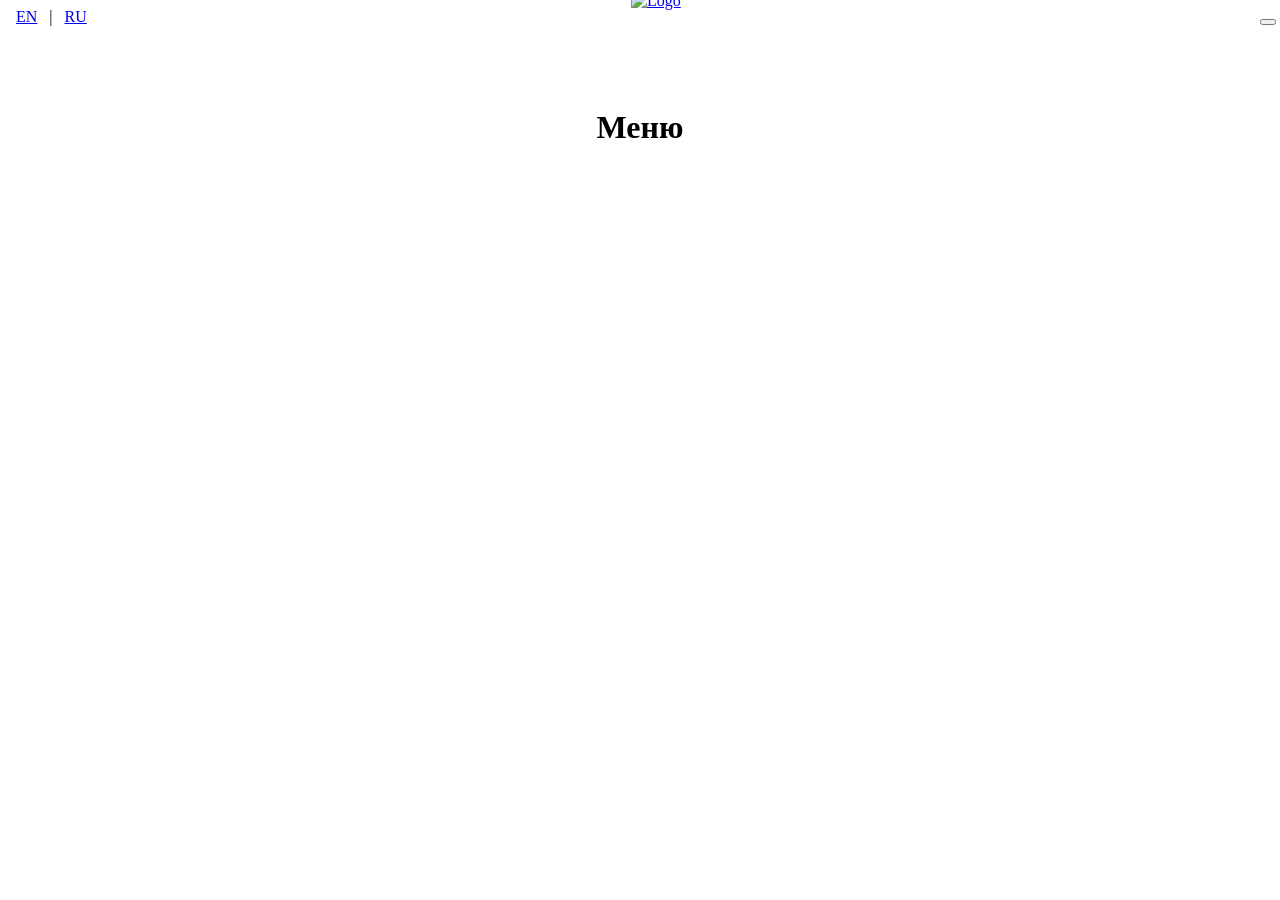
==== commit fedd56c5: "v 3.0.4" ====
--- a/menu-de.html
+++ b/menu-de.html
@@ -12,11 +12,10 @@
     <link
         href="https://fonts.googleapis.com/css?family=Open+Sans:300,regular,500,600,700,800,300italic,italic,500italic,600italic,700italic,800italic"
         rel="stylesheet" />
-    <link href="https://cdn.jsdelivr.net/gh/oathanrex/font-awesome-pro@main/fontawesome-pro-6.5.2-web/css/all.min.css"
-        rel="stylesheet">
-    <link rel="stylesheet" href="/css/root.css">
+    <script src="https://kit.fontawesome.com/2c09f7fb88.js" crossorigin="anonymous"></script>
+    <link rel="stylesheet" href="./css/root.css">
     <link rel="stylesheet" href="https://menuNova.github.io/archive/css/style.css">
-    <link rel="stylesheet" href="/css/menu.css">
+    <link rel="stylesheet" href="./css/menu.css">
 </head>
 
 <body>
@@ -24,16 +23,16 @@
     <nav id="mainNav" class="hidden">
         <div class="nav__container">
             <div class="nav__changeLang">
-                <a href="/menu-en.html">EN</a> |
-                <a href="/menu-de.html">RU</a>
+                <a href="./menu-en.html">EN</a> |
+                <a href="./menu-de.html">RU</a>
             </div>
-            <a href="index.html" class="nav__logo"><img src="/img/main/logo.svg" alt="Logo"></a>
+            <a href="index.html" class="nav__logo"><img src="./img/main/logo.svg" alt="Logo"></a>
             <div class="nav__links">
                 <button class="nav__theme _circleBtn">
-                    <i class="fa-solid fa-sun-bright"></i>
+                    <i class="fa-solid fa-sun"></i>
                 </button>
                 <button class="nav__cart _circleBtn">
-                    <i class="fa-regular fa-cart-shopping"></i>
+                    <i class="fa-solid fa-cart-shopping"></i>
                 </button>
             </div>
         </div>
@@ -41,7 +40,7 @@
 
     <div class="overlay"></div>
     <div id="loadingPreloader" class="hidden">
-        <img src="/img/main/logo.svg" alt="">
+        <img src="./img/main/logo.svg" alt="">
     </div>
 
     <main class="dishes hidden">
@@ -78,13 +77,13 @@
         </div>
     </div>
 
-
-    <script type="module" src="/js/init.js"></script>
-    <script src="js/store.js"></script>
+    <script src="./js/globalStore.js"></script>
+    <script src="./js/store.js"></script>
     <script type="module" src="https://menuNova.github.io/archive/js/render.js"></script>
     <script type="module" src="https://menuNova.github.io/archive/js/main.js"></script>
     <script type="module" src="https://menuNova.github.io/archive/js/syncGoogleSheets.js"></script>
     <script type="module" src="https://menuNova.github.io/archive/js/statistics.js"></script>
+    <script type="module" src="./js/init.js"></script>
 </body>
 
 </html>
--- a/css/menu.css
+++ b/css/menu.css
@@ -1,9 +1,21 @@
-
-
 body {
     padding: 80px 0;
 }
 
+
+.bg {
+    position: fixed;
+    z-index: -1;
+    bottom: 0;
+    left: 0;
+    right: 0;
+    top: 0;
+    
+    background-image: url(../img/main/bg-1.jpg);
+    background-size: cover;
+    background-position: center;
+    background-repeat: no-repeat;
+}
 
 
 
@@ -14,17 +26,23 @@
     left: 0;
     display: flex;
     align-items: center;
-    justify-content: space-between;
+    justify-content: center;
     padding: 8px 16px;
     z-index: 103;
     background: var(--color1);
 }
 
+.nav__container {
+    display: flex;
+    align-items: center;
+    justify-content: space-between;
+    width: 100%;
+    max-width: var(--maxWidth);
+}
+
 .nav__changeLang {
     display: flex;
-    flex-direction: row;
-    align-items: center;
-    justify-content: center;
+    align-items: center;
     gap: 12px;
 }
 
@@ -39,33 +57,19 @@
     width: 100%;
 }
 
-.nav__cart, .nav__cart::before {
+.nav__cart,
+.nav__cart::before {
     transition: 400ms;
 }
 
-
 @keyframes shake {
-    0% {
-        transform: translate(0, 0);
-    }
-    5% {
-        transform: translate(3.5%, 3.5%);
-    }
-    10% {
-        transform: translate(-3.5%, -3.5%);
-    }
-    15% {
-        transform: translate(3.5%, 3.5%);
-    }
-    20% {
-        transform: translate(-3.5%, -3.5%);
-    }
-    25% {
-        transform: translate(0, 0);
-    }
-    100% {
-        transform: translate(0, 0);
-    }
+    0% { transform: translate(0, 0); }
+    5% { transform: translate(3.5%, 3.5%); }
+    10% { transform: translate(-3.5%, -3.5%); }
+    15% { transform: translate(3.5%, 3.5%); }
+    20% { transform: translate(-3.5%, -3.5%); }
+    25% { transform: translate(0, 0); }
+    100% { transform: translate(0, 0); }
 }
 
 .nav__cart._noffication:not(._active) {
@@ -80,29 +84,14 @@
     right: -2px;
     width: 12px;
     height: 12px;
-    color: white;
     background-color: orange;
     border-radius: 50%;
 }
 
-
-
-
-
-
-
-
-
-
-
-
-
-
 .dishes {
     position: relative;
     display: flex;
     flex-direction: column;
-    justify-content: center;
     align-items: center;
     gap: 32px;
     padding-bottom: 120px;
@@ -110,32 +99,21 @@
 
 .dishes__nav {
     width: 88%;
+    max-width: var(--maxWidth);
     padding: 8px 16px;
-
-    background-color: var(--color1-5);
+    background-color: var(--color1);
+    border-bottom: 2px solid var(--color3);
     border-radius: 20px;
-
-    backdrop-filter: blur(2px);
-
     z-index: 102;
-
     overflow-x: auto;
-    /* overflow-y: hidden; */
-
     position: sticky;
     top: 50px;
     left: 6%;
-
     transform-origin: center center;
-    transition: 300ms cubic-bezier(.01, .61, .97, .3);
-
-    display: flex;
-    flex-direction: row;
-    justify-content: start;
-    align-items: center;
-    flex-wrap: nowrap;
+    transition: 250ms cubic-bezier(.01, .61, .97, .3);
+    display: flex;
+    align-items: center;
     gap: 20px;
-
     white-space: nowrap;
 }
 
@@ -151,6 +129,10 @@
 
 .dishes__nav._fullwidth {
     width: 100vw;
+    max-width: var(--maxWidth);
+    padding-top: 12px;
+    padding-bottom: 12px;
+    left: 0;
     border-radius: 0 0 20px 20px;
     transform: translateX(0);
 }
@@ -161,22 +143,15 @@
     padding: 16px;
     transition: 300ms;
     gap: 16px;
-    overflow-y: hidden;
     overflow-x: auto;
     width: 100vw;
+    max-width: var(--maxWidth);
     flex-wrap: nowrap;
 }
 
-
-
-
-
-
-
 .card {
     display: flex;
     flex-direction: column;
-    gap: 0;
     width: 333px;
     border: 2px solid var(--color3);
     border-radius: 20px;
@@ -186,18 +161,9 @@
     transition: 200ms;
 }
 
-._selected {
+.card._inCart {
     background: var(--color2);
 }
-
-
-@keyframes selectedCard {
-    100% {
-        background: var(--color2);
-    }
-}
-
-
 
 .card__content {
     padding: 20px 10px;
@@ -216,7 +182,6 @@
 
 .card__portion {
     display: flex;
-    flex-direction: row;
     align-items: center;
     justify-content: space-between;
 }
@@ -225,17 +190,18 @@
     width: 100%;
     height: 200px;
     display: flex;
-    align-items: center;
-    justify-content: start;
+    justify-content: center;
+    align-items: start;
+    border-radius: 18px 18px 0 0;
+    padding: 0;
+    margin: 0;
     overflow: hidden;
-    border-radius: 18px 18px 0 0;
 }
 
 .card__img img {
     object-fit: cover;
-    object-position: center center;
+    min-height: 100%;
     min-width: 100%;
-    min-height: 100%;
 }
 
 .card__name {
@@ -245,13 +211,6 @@
 .card__description {
     margin-bottom: 25px;
 }
-
-
-
-
-
-
-
 
 .portion__management {
     display: flex;
@@ -277,7 +236,7 @@
 input::-webkit-outer-spin-button,
 input::-webkit-inner-spin-button {
     -webkit-appearance: none;
-    margin: 0; 
+    margin: 0;
 }
 
 .portion__management button:active {
@@ -285,29 +244,19 @@
     color: var(--color1);
     transform: scale(101%);
 }
-
-
-
-
-
-
 
 .cart {
     position: fixed;
     z-index: 102;
     top: 50px;
     left: 100vw;
-
     width: 100%;
+    max-width: var(--maxWidth);
     height: calc(100vh - 50px);
-
     padding: 20px;
-
     background-color: var(--color1);
     color: var(--color4);
-
     overflow-y: scroll;
-    overflow-x: hidden;
     transition: 350ms;
 }
 
@@ -315,14 +264,154 @@
     left: 0;
 }
 
-
 .cart h1 {
-    margin-bottom: 40px;
+    margin-bottom: 30px;
+}
+
+.cart__buttons > button {
+    width: 80%;
+    padding: 12px 8px;
+    text-align: center;
+    margin: 6px 10% 10px 10%;
+    border-radius: 8px;
+    background: transparent;
+    transition: 300ms;
+    border: 2px solid var(--color3);
+}
+
+#order {
+    margin-bottom: 0;
+    background-color: var(--color3);
+    font-weight: 500;
+    padding: 8px 8px;
+}
+
+#order.hidden {
+    display: none;
+}
+
+#order._active {
+    border: 1px solid var(--color3);
+    border-radius: 8px 8px 0 0;
+}
+
+#order:not(._active) {
+    animation: fade 1s ease-in-out infinite;
+}
+
+.order__wrapper {
+    width: 80%;
+    transition: 300ms;
+    padding: 12px 8px;
+    margin: 0 10% 24px 10%;
+    border-radius: 0 0 8px 8px;
+    background: transparent;
+    transform: scaleY(0);
+    transform-origin: top;
+    opacity: 0;
+    /* height: 0; */
+    visibility: hidden;
+    border: 2px solid var(--color3);
+}
+
+.order__wrapper:not(._hidden) {
+    animation: spawning linear 300ms forwards;
+}
+
+._action {
+    background-color: var(--color3-4);
+    margin-top: -32px;
+}
+
+._action:first-of-type {
+    margin-top: 0;
+}
+
+
+
+@keyframes spawning {
+    from {
+        visibility: hidden;
+        opacity: 0;
+        /* height: 0; */
+        transform: scaleY(0) translateY(-100%);
+    }
+
+    50% {
+        visibility: visible;
+        opacity: 1;
+        /* height: auto; */
+        transform: scaleY(0) translateY(-100%);
+    }
+
+    to {
+        visibility: visible;
+        opacity: 1;
+        /* height: auto; */
+        transform: scaleY(1) translateY(0);
+    }
+}
+
+.order__wrapper._hidden {
+    animation: despawning linear 300ms forwards;
+}
+
+@keyframes despawning {
+    from {
+        visibility: visible;
+        opacity: 1;
+        height: auto;
+        transform: scaleY(1) translateY(0);
+    }
+
+    50% {
+        visibility: visible;
+        opacity: 1;
+        height: auto;
+        transform: scaleY(0) translateY(-100%);
+    }
+
+    to {
+        visibility: hidden;
+        opacity: 0;
+        height: 0;
+        transform: scaleY(0) translateY(-100%);
+    }
+}
+
+
+
+
+@keyframes fade {
+    from {
+        outline-offset: -4px;
+        outline: 2px solid var(--color3);
+    }
+    10% {
+        outline: 2px solid var(--color3);
+    }
+    to {
+        outline-style: solid;
+        outline-width: 2px;
+        outline-color: rgba(0, 0, 0, 0);
+        outline-offset: 13px;
+    }
+}
+
+.cart__buttons:last-child {
+    margin-bottom: 60px;
+}
+
+
+.cart > button:active {
+    transform: scale(90%);
+    background: var(--color3);
 }
 
 .cart__list {
     overflow-x: hidden;
     width: 100vw;
+    max-width: var(--maxWidth);
     position: relative;
     left: -20px;
 }
@@ -332,8 +421,228 @@
 }
 
 body._whenCart {
-    /* background: var(--color1); */
     overflow: hidden;
 }
 
-/*4852*/+.popup {
+    display: none;
+    width: 100%;
+    height: 100%;
+    top: 0;
+    left: 0;
+    position: fixed;
+    z-index: 124;
+    transition: 300ms;
+}
+
+.popup._active {
+    display: block;
+}
+
+@keyframes popupCreating {
+    from {
+        opacity: 0;
+        transform: scale(70%);
+    }
+    to {
+        opacity: 1;
+        transform: scale(100%);
+    }
+}
+
+.popup__overlay {
+    width: 100%;
+    height: 100%;
+    top: 0;
+    left: 0;
+    background-color: rgba(0, 0, 0, 0.551);
+}
+
+
+.popup__info {
+    position: fixed;
+    background-color: var(--color1);
+    border: 1px solid var(--color3);
+    left: calc(50% - 180px);
+    top: calc(50% - 130px);
+    width: 360px;
+    height: 260px;
+    padding: 4px 16px;
+    z-index: 125;
+    border-radius: 20px;
+    display: flex;
+    flex-direction: column;
+    justify-content: center;
+    align-items: center;
+    gap: 20px;
+    animation: popupCreating 300ms forwards;
+}
+
+.popup__btns {
+    display: flex;
+    flex-direction: column;
+    justify-content: center;
+    align-items: center;
+    gap: 20px;
+}
+
+.popup__info button, .popup__info input {
+    width: 200px;
+    height: 40px;
+    background: transparent;
+    border: 2px solid var(--color3);
+    color: var(--color4);
+    border-radius: 8px;
+    text-align: center;
+}
+
+.popup__number {
+    display: flex;
+    flex-direction: row;
+    gap: 12px;
+    align-items: center;
+    justify-content: center;
+}
+
+.popup__number button {
+    width: 40px;
+    height: 40px;
+    text-align: center;
+    display: flex;
+    align-items: center;
+    justify-content: center;
+    background: var(--color1);
+    transition: 200ms;
+    font-size: 20px;
+    border-radius: 4px;
+    border: 1px solid var(--color3);
+}
+
+.popup__info input {
+    width: 40px;
+}
+
+.popup__button_ok {
+    background-color: var(--color3) !important;
+}
+
+
+
+
+@keyframes fadeOut {
+    from { opacity: 1; }
+    to { opacity: 0; }
+}
+
+.removing {
+    animation: fadeOut 300ms forwards;
+}
+
+
+
+
+@media (min-width: 700px) {
+    .cart {
+        transform: translate(-50%, -100%);
+        left: 50%;
+    }
+
+    .cart._active {
+        left: 50%;
+        transform: translate(-50%, 0);
+    }
+}
+
+
+
+
+#loadingPreloader {
+    display: flex;
+    position: fixed;
+    left: 0;
+    right: 0;
+    bottom: 0;
+    top: 0;
+    justify-content: center;
+    align-items: center;
+}
+
+#loadingPreloader img {
+    transition: 500ms;
+    opacity: 0.8;
+    animation: preload infinite 10s ease;
+}
+
+@keyframes preload {
+    from {
+        opacity: 1;
+        transform: perspective(100px) rotateY(0deg) scale(120%);
+    }
+
+    to {
+        opacity: 0.3;
+        transform: perspective(100px) rotateY(3600deg) scale(40%);
+    }
+}
+
+
+
+@keyframes popupDisappearing {
+    from {
+        opacity: 1;
+        transform: scale(100%);
+    }
+    to {
+        opacity: 0;
+        transform: scale(70%);
+    }
+}
+
+.popup._disappearing {
+    animation: popupDisappearing 300ms forwards;
+}
+
+.payOrder {
+    position: fixed;
+    bottom: 0;
+    left: 50%;
+    transform: translate(-50%, 100%);
+    opacity: 0;
+    background-color: var(--color3);
+    color: var(--color1);
+    padding: 12px 24px;
+    border-radius: 8px;
+    border: 2px solid var(--color1);
+    font-size: 18px;
+    text-align: center;
+    z-index: 150;
+    transition: opacity 300ms, transform 300ms;
+}
+
+.payOrder._visible {
+    transform: translate(-50%, 0%);
+    opacity: 1;
+}
+
+@keyframes slideInFromBottom {
+    from {
+        transform: translateY(100%);
+        opacity: 0;
+    }
+    to {
+        transform: translateY(0);
+        opacity: 1;
+    }
+}
+
+.payOrder._visible {
+    animation: slideInFromBottom 300ms ease-out forwards;
+}
+
+
+input.basic {
+    background: transparent;
+    width: 20px;
+    display: inline;
+    font-size: 1em;
+}
